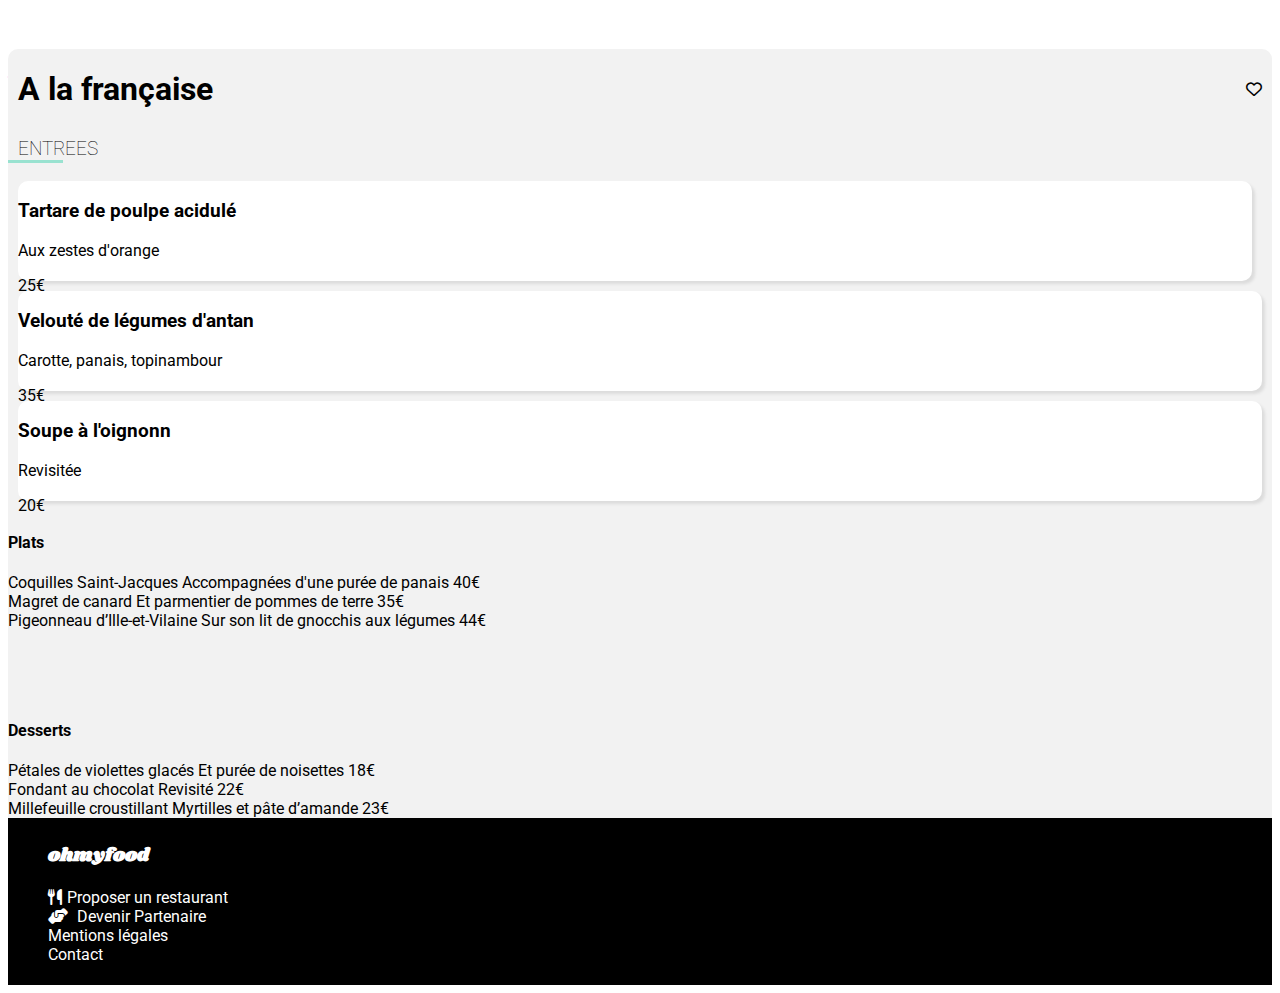
==== menu1.html @ f3d93753 "correction de la transition" ====
<!DOCTYPE html>
<html lang="fr">
<head>
    <meta charset="UTF-8">
    <meta http-equiv="X-UA-Compatible" content="IE=edge">
    <meta name="viewport" content="width=device-width, initial-scale=1.0">
    <title>A la française</title>
    <link rel="stylesheet" href="styles.css">
</head>

<body>
    <header>
        <div id="header__icon"><a href="index.html"><i class="fa-solid fa-arrow-left"></i></a></div>
        <h1 class="heading--font">ohmyfood</h1>
        
    </header>

    <section class="menu">
        <img src="images/ALaFrançaise.jpg" alt="">
        <div class="menu__head">
            <div class="menu__head__element">
                <h1>A la française</h1>
                <i class="fa-regular fa-heart"></i>
            </div>
        </div>

        <div class="plats">
        <h3 class="plats_title">ENTREES</h3>

        <div class="plats__element">
        <div class="text"><h3>Tartare de poulpe acidulé</h3>
        <div class="price"><p>Aux zestes d'orange</p><p>25€</p></div></div>
        <div class="check"><i class="fa-solid fa-circle-check fa-xl"></i></div>
        </div>
        
        <div class="plats__element2">
            <div class="text"><h3>Velouté de légumes d'antan</h3>
            <p>Carotte, panais, topinambour</p><p>35€</p></div>
        </div>

        <div class="plats__element3">
            <div class="text"><h3>Soupe à l'oignonn</h3>
            <p>Revisitée</p><p>20€</p></div>
            </div>
        </div>
        </div>

        </div>

        <div class="plats">
        <h4>Plats</h4>
        <div>
        Coquilles Saint-Jacques
        Accompagnées d'une purée de panais
        40€
        </div>
            
        <div>
        Magret de canard
        Et parmentier de pommes de terre
        35€
        </div>   
        
        <div>
        Pigeonneau d’Ille-et-Vilaine
        Sur son lit de gnocchis aux légumes
        44€
        </div>
            
        </div>

        <div class="desserts">
        <h4>Desserts</h4>
        <div>
        Pétales de violettes glacés
        Et purée de noisettes
        18€
        </div>    

        <div>
        Fondant au chocolat
        Revisité
        22€
        </div>
            
        <div>
        Millefeuille croustillant
        Myrtilles et pâte d’amande
        23€
        </div>
        </div>


    </section>
    
    <footer>   
        <ul>
            <li><h3>ohmyfood</h3></li>
            <li><i class="fa-solid fa-utensils"></i>Proposer un restaurant</li>
            <li><i class="fa-solid fa-handshake-angle"></i> Devenir Partenaire</li>
            <li>Mentions légales</li>
            <li><a href="adresse@ohmyfood.fr">Contact</a></li>
        </ul>         
   </footer>

</body>
</html>
---- styles.css ----
@charset "UTF-8";
@import url("https://cdnjs.cloudflare.com/ajax/libs/font-awesome/6.1.2/css/all.min.css");
@import url("https://fonts.googleapis.com/css2?family=Roboto:wght@300;700&family=Shrikhand&display=swap");
body {
  font-family: "Roboto", sans-serif;
}

/* En-tête */
.heading--font {
  font-family: "Shrikhand", sans-serif;
  text-align: center;
  height: 30px;
}

/* Barre de recherche */
.heading--search {
  background-color: gainsboro;
  height: 40px;
  display: flex;
  align-items: center;
  justify-content: center;
  box-shadow: inset 0px 3px 3px #C0C0C0;
}

.heading--search input {
  width: 120px;
  background-color: gainsboro;
  border: none;
  padding: 5px;
}

.heading--search i {
  padding-right: 10px;
}

/* Section Réserver & explorer */
#heading__explore {
  background-color: #F2F2F2;
  height: 270px;
  text-align: center;
  padding-top: 10px;
}

#heading__explore h2 {
  width: 60%;
  margin-left: auto;
  margin-right: auto;
}

#heading__explore p {
  width: 70%;
  margin-left: auto;
  margin-right: auto;
}

#heading__explore button {
  font-weight: bold;
  color: white;
  background: linear-gradient(#FF79DA, #9356DC);
  border: 0;
  border-radius: 30px;
  box-shadow: 3px 3px 3px gainsboro;
  height: 50px;
  padding-left: 20px;
  padding-right: 20px;
  margin-top: 10px;
}

/* Section Fonctionnement */
#section1 {
  height: 280px;
}

.section1__element {
  font-weight: bold;
  background-color: #F2F2F2;
  border-radius: 10px;
  box-shadow: 3px 3px 3px gainsboro;
  width: 80%;
  height: 60px;
  margin-right: auto;
  margin-left: auto;
  display: flex;
  align-items: center;
  margin-bottom: 10px;
}

.section1__element i {
  padding-right: 30px;
  padding-left: 15px;
}

.section1__number--background {
  background-color: #9356DC;
  width: 23px;
  height: 23px;
  border-radius: 20px;
  position: relative;
  right: 10px;
}

.section1__number--font {
  font-weight: lighter;
  color: white;
  text-align: center;
  padding-top: 2px;
}

/* section Restaurants */
#section2 {
  background-color: #F2F2F2;
  padding-bottom: 30px;
}

.section2__element {
  background-color: white;
  width: 90%;
  height: 240px;
  margin-left: auto;
  margin-right: auto;
  margin-bottom: 15px;
  border-radius: 15px;
  padding: 5px;
  box-shadow: 5px 5px 5px gainsboro;
  line-height: 5px;
}

.section2__element img {
  width: 100%;
  height: 150px;
  border-radius: 10px 10px 0 0;
  object-fit: cover;
}

.section2__element__label {
  color: green;
  font-weight: bold;
  background-color: #99E2D0;
  width: 80px;
  text-align: center;
  position: relative;
  left: 310px;
  bottom: 130px;
  line-height: normal;
}

.section2__element i {
  position: relative;
  left: 370px;
  bottom: 40px;
}

.section2__element .fa-solid {
  color: #9356DC;
  display: none;
}

.section2__element .fa-regular:hover {
  display: none;
  content: "\f004";
  color: #9356DC;
}

.icon_heart :hover {
  display: none;
}

.section2__element a:link {
  color: black;
  text-decoration: none;
}

.section2__element a:visited {
  color: black;
}

/* Footer */
footer {
  color: white;
  background-color: black;
  padding-top: 5px;
  padding-bottom: 5px;
}

footer h3 {
  font-family: "Shrikhand", sans-serif;
}

ul {
  list-style-type: none;
}

footer i {
  padding-right: 5px;
}

footer a:link {
  color: white;
  text-decoration: none;
}

footer a:hover {
  font-weight: bold;
}

/* Page MENU */
/* Page MENU En-tête */
.menu {
  background-color: #F2F2F2;
}

#header__icon {
  position: relative;
  top: 60px;
}

.menu__head {
  background-color: #F2F2F2;
  height: 70px;
  border-radius: 10px 10px 0 0;
  position: relative;
  bottom: 70px;
}

.menu__head__element {
  display: flex;
  justify-content: space-between;
  align-items: center;
  padding-left: 10px;
  padding-right: 10px;
}

.menu img {
  width: 100%;
}

/* Page MENU Entrées/plats/desserts */
.plats {
  position: relative;
  bottom: 70px;
}

.plats_title {
  font-weight: lighter;
  border-bottom: 3px solid #99E2D0;
  width: 45px;
  padding-left: 10px;
}

/* Transition sur les plats */
.check {
  background-color: #99E2D0;
  width: 0px;
  height: 100px;
  border-radius: 0px 10px 10px 0px;
  margin-right: 10px;
  box-shadow: 3px 3px 3px gainsboro;
  transition: width 1s;
}

.fa-circle-check {
  color: white;
  position: relative;
  left: 10px;
  top: 10px;
  transition: transform 1s;
}

.text {
  background-color: white;
  border-radius: 10px;
  box-shadow: 3px 3px 3px gainsboro;
  margin: 0px 10px 10px 10px;
  width: 100%;
  height: 100px;
  transition: width 1s;
}
.text:hover {
  width: 80%;
  border-radius: 10px 0px 0px 10px;
  margin-right: 0px;
}
.text:hover + .check {
  width: 20%;
}
.text:hover + .check > .fa-circle-check {
  transform: rotate(360deg);
}

/* Transition sur les plats */
@keyframes element1 {
  0% {
    opacity: 0;
    transform: translateY(10px);
  }
  25% {
    opacity: 1;
    transform: translateY(0px);
  }
}
@keyframes element2 {
  0% {
    opacity: 0;
    transform: translateY(10px);
  }
  50% {
    opacity: 1;
    transform: translateY(0px);
  }
}
@keyframes element3 {
  0% {
    opacity: 0;
    transform: translateY(10px);
  }
  75% {
    opacity: 1;
    transform: translateY(0px);
  }
}
.plats__element {
  display: flex;
  animation-name: element1;
  animation-duration: 4s;
}

.plats__element2 {
  display: flex;
  animation-name: element2;
  animation-duration: 4s;
}

.plats__element3 {
  display: flex;
  animation-name: element3;
  animation-duration: 4s;
}

/* Responsive design : taille d'écran mobile *//*# sourceMappingURL=styles.css.map */
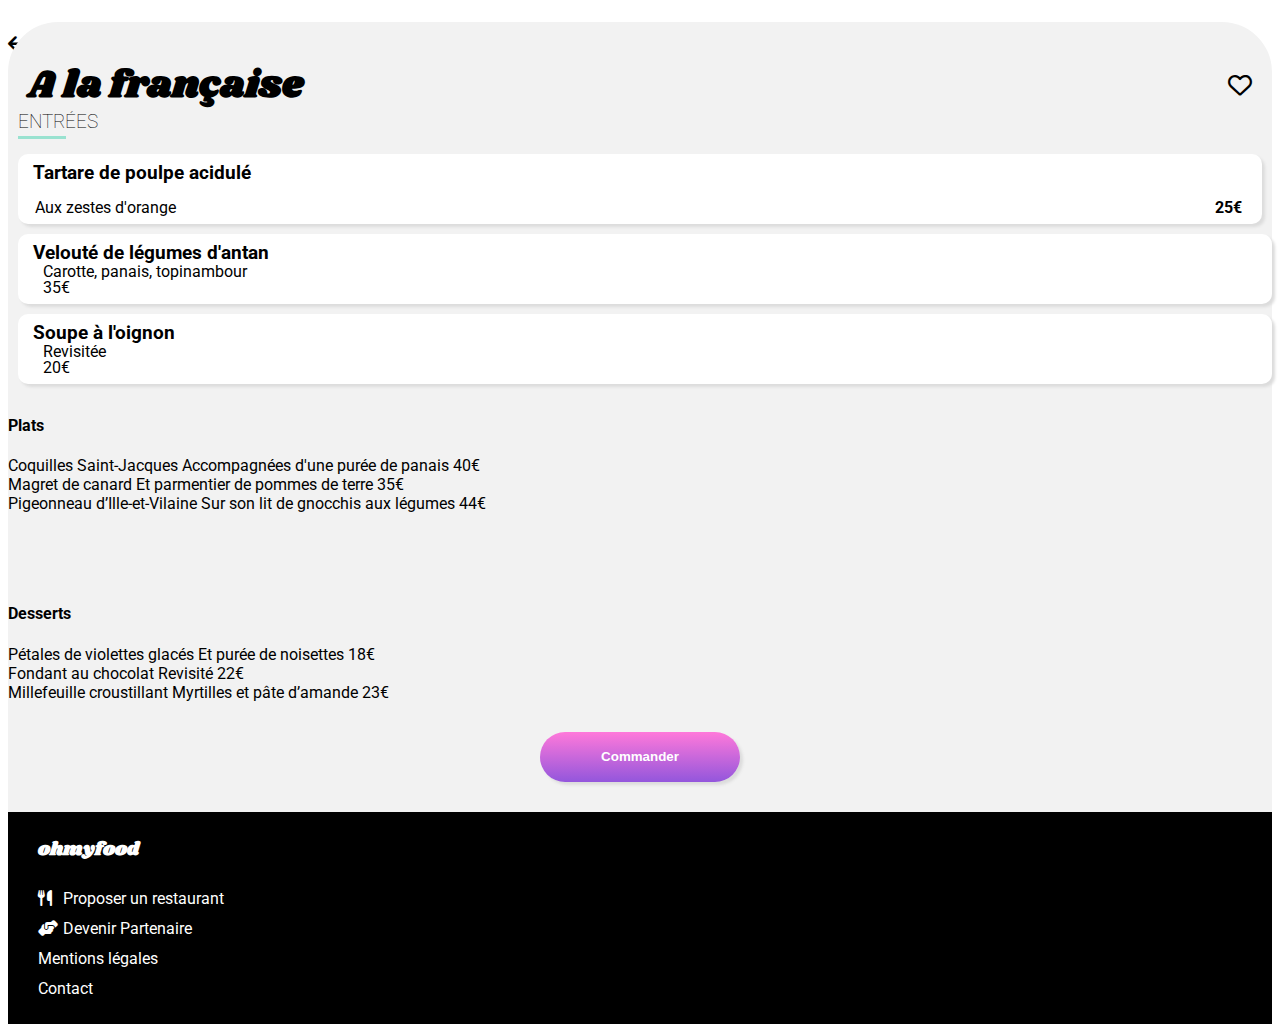
==== commit 43109eb9: "ajout du bouton, nouveau footer et correction pour plus de précision par rapport à la maquette" ====
--- a/menu1.html
+++ b/menu1.html
@@ -10,8 +10,10 @@
 
 <body>
     <header>
-        <div id="header__icon"><a href="index.html"><i class="fa-solid fa-arrow-left"></i></a></div>
+        <div id="menu__header">
+        <div id="header__icon"><a href="index.html"><i class="fa-solid fa-arrow-left fa-lg"></i></a></div>
         <h1 class="heading--font">ohmyfood</h1>
+        </div>
         
     </header>
 
@@ -20,17 +22,19 @@
         <div class="menu__head">
             <div class="menu__head__element">
                 <h1>A la française</h1>
-                <i class="fa-regular fa-heart"></i>
+                <i class="fa-regular fa-heart fa-lg"></i>
             </div>
         </div>
 
         <div class="plats">
-        <h3 class="plats_title">ENTREES</h3>
+        <h3 class="plats_title">ENTRÉES</h3>
+        <div class="title_sub"></div>
 
         <div class="plats__element">
         <div class="text"><h3>Tartare de poulpe acidulé</h3>
         <div class="price"><p>Aux zestes d'orange</p><p>25€</p></div></div>
         <div class="check"><i class="fa-solid fa-circle-check fa-xl"></i></div>
+        
         </div>
         
         <div class="plats__element2">
@@ -39,7 +43,7 @@
         </div>
 
         <div class="plats__element3">
-            <div class="text"><h3>Soupe à l'oignonn</h3>
+            <div class="text"><h3>Soupe à l'oignon</h3>
             <p>Revisitée</p><p>20€</p></div>
             </div>
         </div>
@@ -90,18 +94,24 @@
         </div>
         </div>
 
+    <div id="menu_button">
+        <button type="button" href="#" id="button_commander">Commander</button>
+    </div>
 
     </section>
+
+
     
-    <footer>   
-        <ul>
-            <li><h3>ohmyfood</h3></li>
-            <li><i class="fa-solid fa-utensils"></i>Proposer un restaurant</li>
-            <li><i class="fa-solid fa-handshake-angle"></i> Devenir Partenaire</li>
-            <li>Mentions légales</li>
-            <li><a href="adresse@ohmyfood.fr">Contact</a></li>
-        </ul>         
-   </footer>
+<!-- Pied de page -->
+    <footer>  
+        <div id="footer__position"> 
+            <h3>ohmyfood</h3>
+            <div><i class="fa-solid fa-utensils"></i>Proposer un restaurant</div>
+            <div><i class="fa-solid fa-handshake-angle"></i>Devenir Partenaire</div>
+            <div>Mentions légales</div>
+            <div><a href="adresse@ohmyfood.fr">Contact</a></div>  
+        </div>    
+    </footer>
 
 </body>
 </html>--- a/styles.css
+++ b/styles.css
@@ -71,6 +71,10 @@
   height: 280px;
 }
 
+#section1 h2 {
+  padding-top: 10px;
+}
+
 .section1__element {
   font-weight: bold;
   background-color: #F2F2F2;
@@ -88,6 +92,7 @@
 .section1__element i {
   padding-right: 30px;
   padding-left: 15px;
+  color: gray;
 }
 
 .section1__number--background {
@@ -112,10 +117,14 @@
   padding-bottom: 30px;
 }
 
+#section2 h2 {
+  padding-top: 30px;
+}
+
 .section2__element {
   background-color: white;
   width: 90%;
-  height: 240px;
+  height: 260px;
   margin-left: auto;
   margin-right: auto;
   margin-bottom: 15px;
@@ -127,7 +136,7 @@
 
 .section2__element img {
   width: 100%;
-  height: 150px;
+  height: 200px;
   border-radius: 10px 10px 0 0;
   object-fit: cover;
 }
@@ -136,42 +145,41 @@
   color: green;
   font-weight: bold;
   background-color: #99E2D0;
-  width: 80px;
+  width: 90px;
+  padding: 5px;
   text-align: center;
   position: relative;
   left: 310px;
-  bottom: 130px;
+  bottom: 250px;
   line-height: normal;
 }
 
-.section2__element i {
-  position: relative;
-  left: 370px;
-  bottom: 40px;
-}
-
-.section2__element .fa-solid {
+a {
+  text-decoration: none;
+  color: black;
+}
+
+.section2__element h3, p {
+  padding-left: 10px;
+}
+
+.heart {
+  position: relative;
+  left: 380px;
+  bottom: 35px;
+}
+
+.heart-full {
+  display: none;
+}
+
+.heart:hover .heart-full {
+  display: contents;
   color: #9356DC;
+}
+
+.heart:hover .heart-empty {
   display: none;
-}
-
-.section2__element .fa-regular:hover {
-  display: none;
-  content: "\f004";
-  color: #9356DC;
-}
-
-.icon_heart :hover {
-  display: none;
-}
-
-.section2__element a:link {
-  color: black;
-  text-decoration: none;
-}
-
-.section2__element a:visited {
-  color: black;
 }
 
 /* Footer */
@@ -179,19 +187,20 @@
   color: white;
   background-color: black;
   padding-top: 5px;
-  padding-bottom: 5px;
+  padding-bottom: 20px;
+}
+
+#footer__position {
+  padding-left: 30px;
+  line-height: 30px;
 }
 
 footer h3 {
   font-family: "Shrikhand", sans-serif;
 }
 
-ul {
-  list-style-type: none;
-}
-
 footer i {
-  padding-right: 5px;
+  width: 25px;
 }
 
 footer a:link {
@@ -204,20 +213,30 @@
 }
 
 /* Page MENU */
+/* En-tête */
 /* Page MENU En-tête */
 .menu {
   background-color: #F2F2F2;
+  padding-bottom: 30px;
+}
+
+#menu__header {
+  line-height: 0px;
+  height: 55px;
+  padding-top: 10px;
 }
 
 #header__icon {
   position: relative;
-  top: 60px;
+  top: 25px;
 }
 
 .menu__head {
+  font-family: "Shrikhand", sans-serif;
+  font-size: larger;
   background-color: #F2F2F2;
   height: 70px;
-  border-radius: 10px 10px 0 0;
+  border-radius: 50px 50px 0 0;
   position: relative;
   bottom: 70px;
 }
@@ -226,8 +245,9 @@
   display: flex;
   justify-content: space-between;
   align-items: center;
-  padding-left: 10px;
-  padding-right: 10px;
+  padding-top: 10px;
+  padding-left: 20px;
+  padding-right: 20px;
 }
 
 .menu img {
@@ -242,16 +262,23 @@
 
 .plats_title {
   font-weight: lighter;
-  border-bottom: 3px solid #99E2D0;
   width: 45px;
   padding-left: 10px;
+}
+
+.title_sub {
+  border-top: 3px solid #99E2D0;
+  width: 48px;
+  position: relative;
+  bottom: 15px;
+  left: 10px;
 }
 
 /* Transition sur les plats */
 .check {
   background-color: #99E2D0;
   width: 0px;
-  height: 100px;
+  height: 70px;
   border-radius: 0px 10px 10px 0px;
   margin-right: 10px;
   box-shadow: 3px 3px 3px gainsboro;
@@ -261,18 +288,20 @@
 .fa-circle-check {
   color: white;
   position: relative;
-  left: 10px;
-  top: 10px;
+  left: 40px;
+  top: 25px;
   transition: transform 1s;
 }
 
 .text {
+  line-height: 0px;
+  padding-left: 15px;
   background-color: white;
   border-radius: 10px;
   box-shadow: 3px 3px 3px gainsboro;
-  margin: 0px 10px 10px 10px;
+  margin: 0px auto 10px 10px;
   width: 100%;
-  height: 100px;
+  height: 70px;
   transition: width 1s;
 }
 .text:hover {
@@ -285,6 +314,18 @@
 }
 .text:hover + .check > .fa-circle-check {
   transform: rotate(360deg);
+}
+
+.price {
+  display: flex;
+  justify-content: space-between;
+  padding-right: 20px;
+}
+.price :nth-child(1) {
+  padding-left: 2px;
+}
+.price :nth-child(2) {
+  font-weight: bolder;
 }
 
 /* Transition sur les plats */
@@ -336,4 +377,22 @@
   animation-duration: 4s;
 }
 
+#menu_button {
+  margin-top: 30px;
+  display: flex;
+  justify-content: center;
+}
+#menu_button button {
+  font-weight: bold;
+  color: white;
+  background: linear-gradient(#FF79DA, #9356DC);
+  border: 0;
+  border-radius: 30px;
+  box-shadow: 3px 3px 3px gainsboro;
+  height: 50px;
+  width: 200px;
+  padding-left: 20px;
+  padding-right: 20px;
+}
+
 /* Responsive design : taille d'écran mobile *//*# sourceMappingURL=styles.css.map */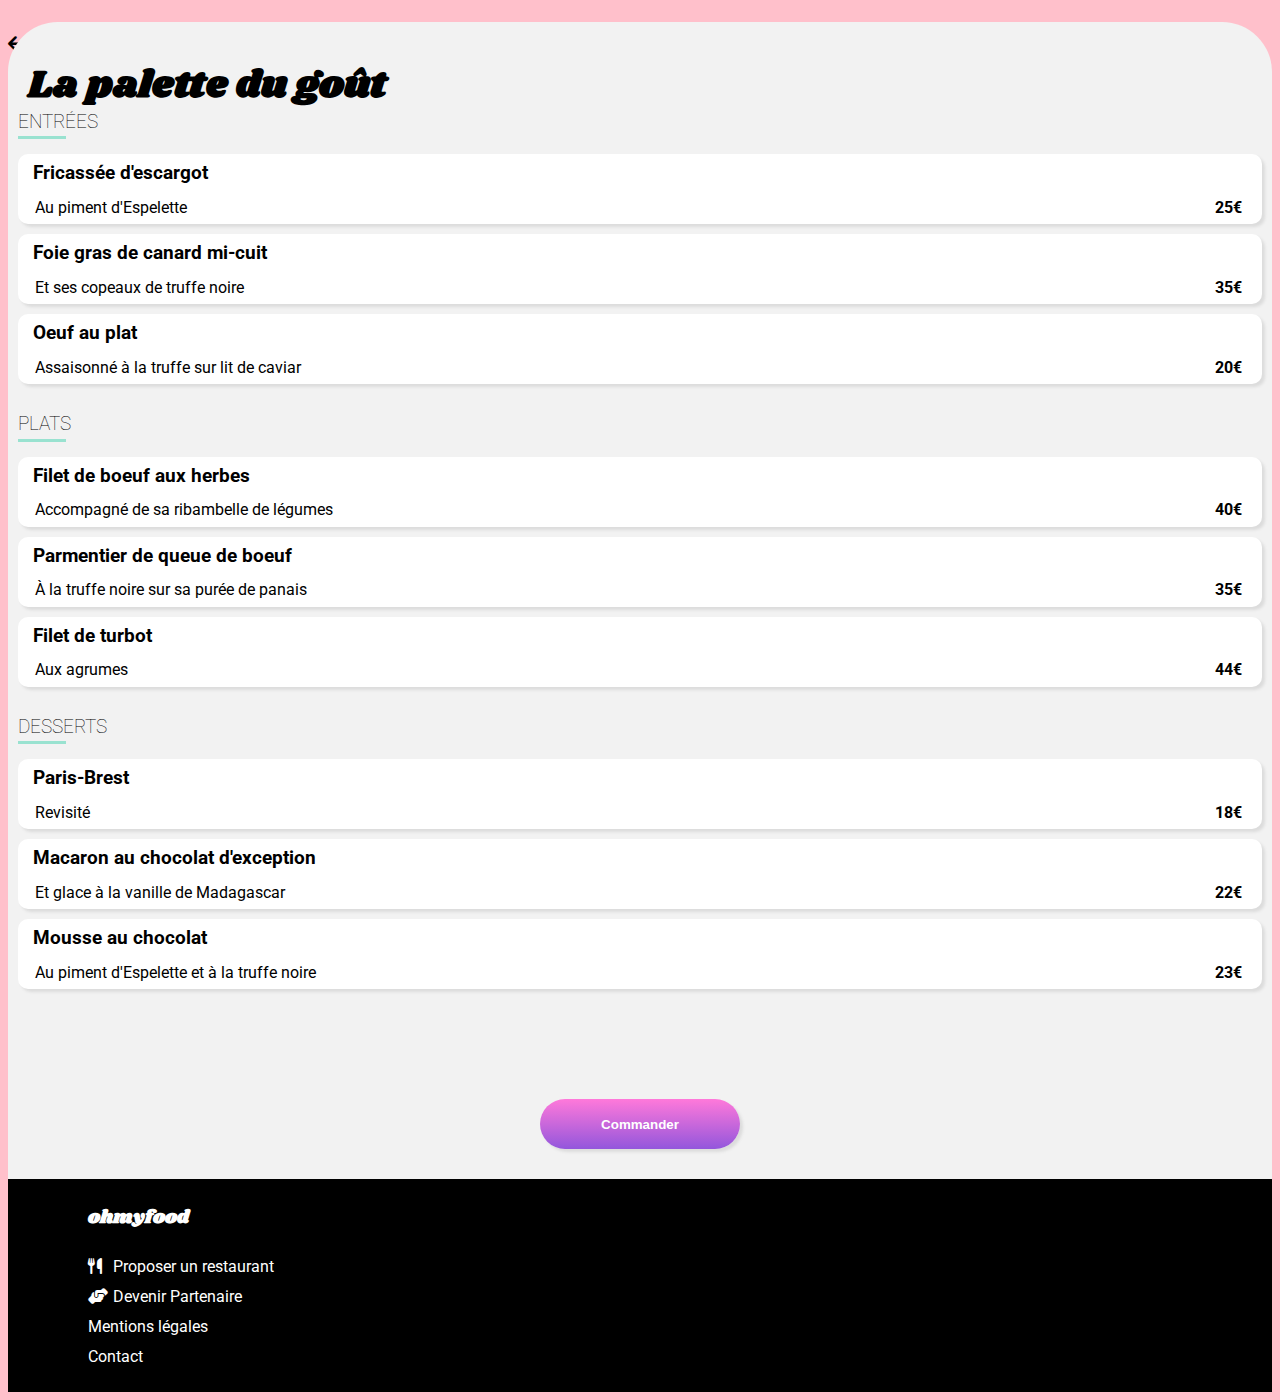
==== commit afd1ed94: "Modification du coeur, ajout de l'animation sur toutes les cartes, adaptation des media queries" ====
--- a/menu1.html
+++ b/menu1.html
@@ -4,7 +4,7 @@
     <meta charset="UTF-8">
     <meta http-equiv="X-UA-Compatible" content="IE=edge">
     <meta name="viewport" content="width=device-width, initial-scale=1.0">
-    <title>A la française</title>
+    <title>La palette du goût</title>
     <link rel="stylesheet" href="styles.css">
 </head>
 
@@ -18,11 +18,14 @@
     </header>
 
     <section class="menu">
-        <img src="images/ALaFrançaise.jpg" alt="">
+        <img class="menu__image" src="images/PaletteDuGout.jpg" alt="">
         <div class="menu__head">
             <div class="menu__head__element">
-                <h1>A la française</h1>
-                <i class="fa-regular fa-heart fa-lg"></i>
+                <h1>La palette du goût</h1>
+                <div class="menu__heart">
+                    <div><img class="empty_heart2" src="images/heart2.png" alt=""></div>
+                    <div><img class="full_heart2" src="images/heart2.png" alt=""></div>
+                </div>
             </div>
         </div>
 
@@ -31,66 +34,69 @@
         <div class="title_sub"></div>
 
         <div class="plats__element">
-        <div class="text"><h3>Tartare de poulpe acidulé</h3>
-        <div class="price"><p>Aux zestes d'orange</p><p>25€</p></div></div>
+        <div class="text"><h3>Fricassée d'escargot</h3>
+        <div class="price"><p>Au piment d'Espelette</p><p>25€</p></div></div>
         <div class="check"><i class="fa-solid fa-circle-check fa-xl"></i></div>
         
         </div>
-        
+
         <div class="plats__element2">
-            <div class="text"><h3>Velouté de légumes d'antan</h3>
-            <p>Carotte, panais, topinambour</p><p>35€</p></div>
+            <div class="text"><h3>Foie gras de canard mi-cuit</h3>
+            <div class="price"><p>Et ses copeaux de truffe noire</p><p>35€</p></div></div>
+            <div class="check"><i class="fa-solid fa-circle-check fa-xl"></i></div>
         </div>
 
         <div class="plats__element3">
-            <div class="text"><h3>Soupe à l'oignon</h3>
-            <p>Revisitée</p><p>20€</p></div>
-            </div>
-        </div>
+            <div class="text"><h3>Oeuf au plat</h3>
+            <div class="price"><p>Assaisonné à la truffe sur lit de caviar</p><p>20€</p></div></div>
+            <div class="check"><i class="fa-solid fa-circle-check fa-xl"></i></div>
         </div>
 
         </div>
 
         <div class="plats">
-        <h4>Plats</h4>
-        <div>
-        Coquilles Saint-Jacques
-        Accompagnées d'une purée de panais
-        40€
-        </div>
-            
-        <div>
-        Magret de canard
-        Et parmentier de pommes de terre
-        35€
-        </div>   
-        
-        <div>
-        Pigeonneau d’Ille-et-Vilaine
-        Sur son lit de gnocchis aux légumes
-        44€
-        </div>
-            
+        <h3 class="plats_title">PLATS</h3>
+        <div class="title_sub"></div>
+    
+        <div class="plats__element">
+            <div class="text"><h3>Filet de boeuf aux herbes</h3>
+            <div class="price"><p>Accompagné de sa ribambelle de légumes</p><p>40€</p></div></div>
+            <div class="check"><i class="fa-solid fa-circle-check fa-xl"></i></div>
         </div>
 
-        <div class="desserts">
-        <h4>Desserts</h4>
-        <div>
-        Pétales de violettes glacés
-        Et purée de noisettes
-        18€
-        </div>    
+        <div class="plats__element2">
+            <div class="text"><h3>Parmentier de queue de boeuf</h3>
+            <div class="price"><p>À la truffe noire sur sa purée de panais</p><p>35€</p></div></div>
+            <div class="check"><i class="fa-solid fa-circle-check fa-xl"></i></div>
+        </div>
 
-        <div>
-        Fondant au chocolat
-        Revisité
-        22€
+        <div class="plats__element2">
+            <div class="text"><h3>Filet de turbot</h3>
+            <div class="price"><p>Aux agrumes</p><p>44€</p></div></div>
+            <div class="check"><i class="fa-solid fa-circle-check fa-xl"></i></div>
+        </div>      
         </div>
-            
-        <div>
-        Millefeuille croustillant
-        Myrtilles et pâte d’amande
-        23€
+
+        <div class="plats">
+        <h3 class="plats_title">DESSERTS</h3>
+        <div class="title_sub"></div>
+        
+        <div class="plats__element">
+            <div class="text"><h3>Paris-Brest</h3>
+            <div class="price"><p>Revisité</p><p>18€</p></div></div>
+            <div class="check"><i class="fa-solid fa-circle-check fa-xl"></i></div>
+        </div>
+
+        <div class="plats__element2">
+            <div class="text"><h3>Macaron au chocolat d'exception </h3>
+            <div class="price"><p>Et glace à la vanille de Madagascar</p><p>22€</p></div></div>
+            <div class="check"><i class="fa-solid fa-circle-check fa-xl"></i></div>
+        </div>
+
+        <div class="plats__element3">
+            <div class="text"><h3>Mousse au chocolat </h3>
+            <div class="price"><p>Au piment d'Espelette et à la truffe noire</p><p>23€</p></div></div>
+            <div class="check"><i class="fa-solid fa-circle-check fa-xl"></i></div>
         </div>
         </div>
 
--- a/styles.css
+++ b/styles.css
@@ -377,6 +377,7 @@
   animation-duration: 4s;
 }
 
+/* Boutton "Commander" */
 #menu_button {
   margin-top: 30px;
   display: flex;
@@ -395,4 +396,42 @@
   padding-right: 20px;
 }
 
-/* Responsive design : taille d'écran mobile *//*# sourceMappingURL=styles.css.map */+/* Responsive design : taille d'écran ordinateur */
+@media screen and (min-width: 993px) {
+  body {
+    background-color: pink;
+  }
+  #heading__explore {
+    height: 200px;
+  }
+  h2 {
+    padding-left: 80px;
+  }
+  .section1__element {
+    width: 40%;
+  }
+  #section2__alignement {
+    width: 90%;
+    display: flex;
+    margin-left: auto;
+    margin-right: auto;
+  }
+  .section2__element {
+    margin-right: 10px;
+    margin-left: 10px;
+  }
+  .section2__element__label {
+    left: 200px;
+  }
+  #footer__position {
+    padding-left: 80px;
+  }
+}
+@media screen and (min-width: 769px) and (max-width: 992px) {
+  body {
+    background-color: aqua;
+  }
+  #heading__explore {
+    height: 250px;
+  }
+}/*# sourceMappingURL=styles.css.map */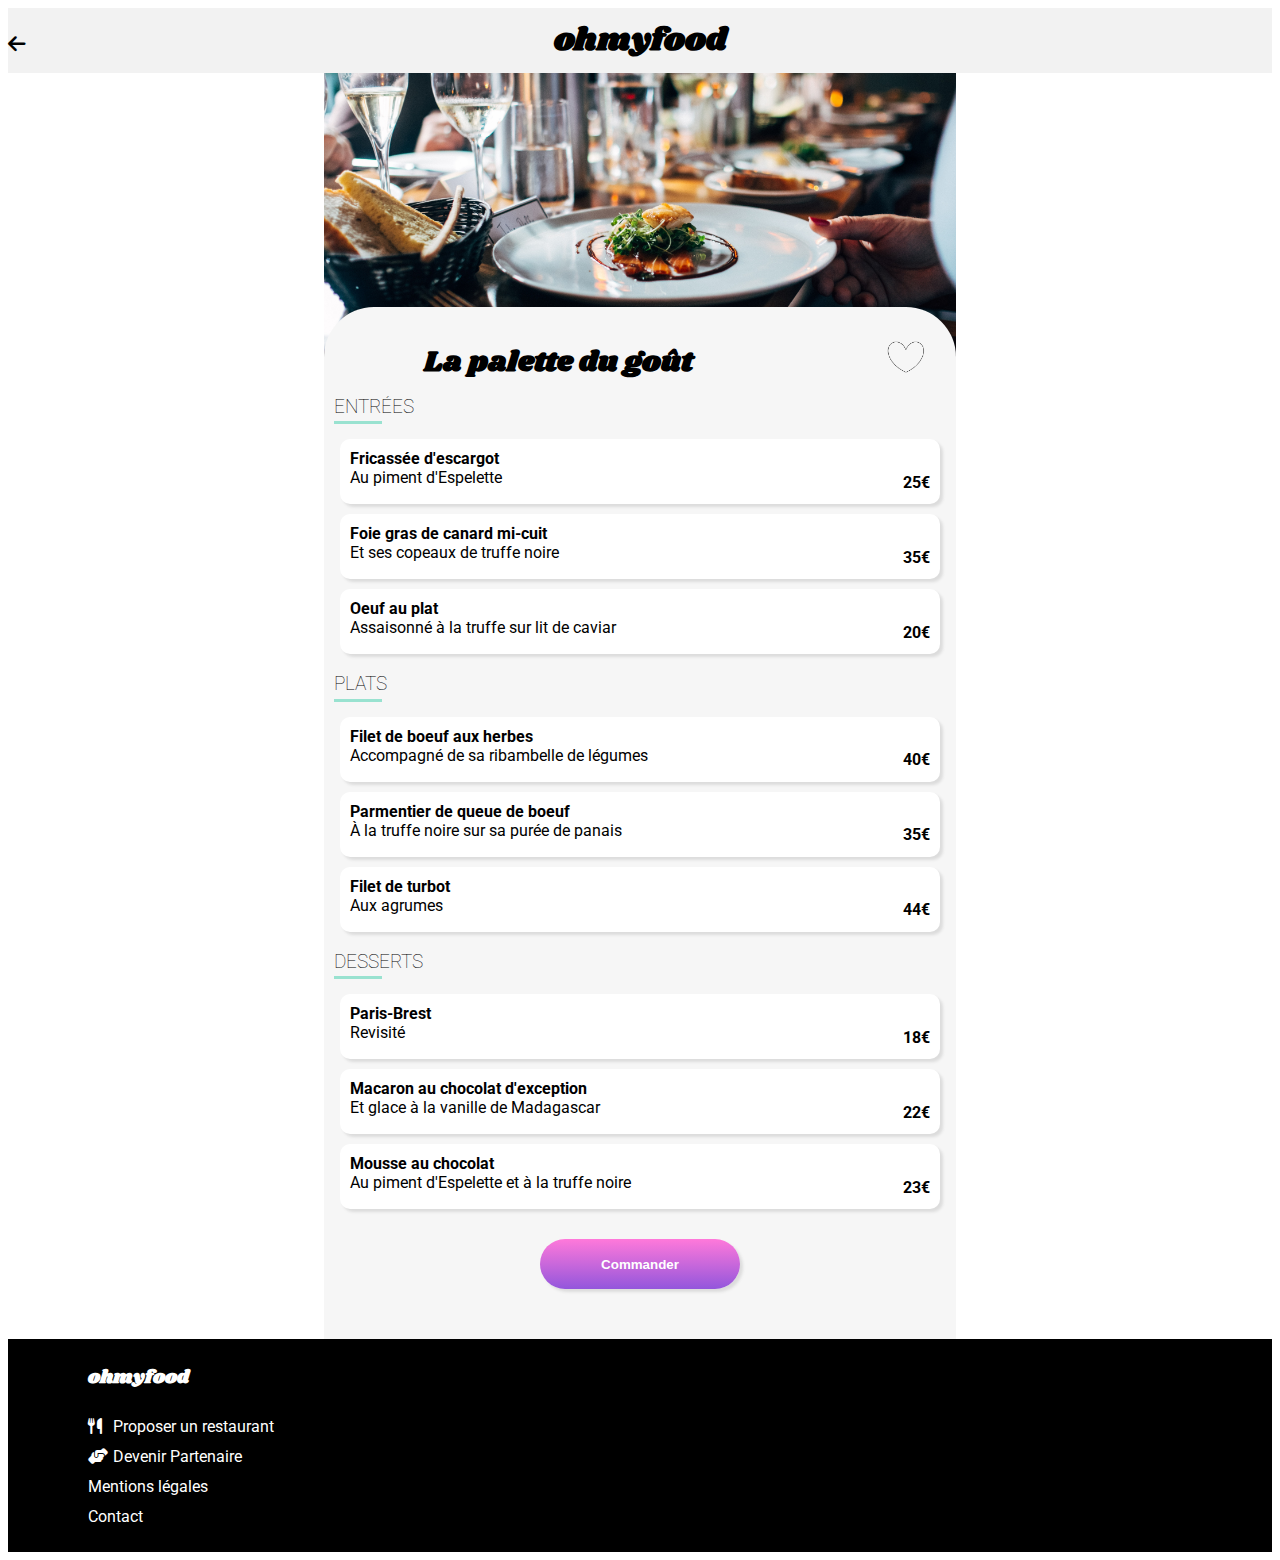
==== commit 12486dc3: "Correction des animations" ====
--- a/menu1.html
+++ b/menu1.html
@@ -4,8 +4,10 @@
     <meta charset="UTF-8">
     <meta http-equiv="X-UA-Compatible" content="IE=edge">
     <meta name="viewport" content="width=device-width, initial-scale=1.0">
+    <meta name="menu" content="OhMyFood">
     <title>La palette du goût</title>
     <link rel="stylesheet" href="styles.css">
+    
 </head>
 
 <body>
@@ -21,7 +23,7 @@
         <img class="menu__image" src="images/PaletteDuGout.jpg" alt="">
         <div class="menu__head">
             <div class="menu__head__element">
-                <h1>La palette du goût</h1>
+                <h2>La palette du goût</h2>
                 <div class="menu__heart">
                     <div><img class="empty_heart2" src="images/heart2.png" alt=""></div>
                     <div><img class="full_heart2" src="images/heart2.png" alt=""></div>
@@ -33,47 +35,57 @@
         <h3 class="plats_title">ENTRÉES</h3>
         <div class="title_sub"></div>
 
-        <div class="plats__element">
-        <div class="text"><h3>Fricassée d'escargot</h3>
-        <div class="price"><p>Au piment d'Espelette</p><p>25€</p></div></div>
+        <div class="plats__element plat--anim1">
+        <div class="right">
+        <h4 class="text text_padding">Fricassée d'escargot</h4>
+        <p class="text text_detail">Au piment d'Espelette<p></div> 
+        <div class="price"><h4>25€</h4></div>
         <div class="check"><i class="fa-solid fa-circle-check fa-xl"></i></div>
-        
         </div>
 
-        <div class="plats__element2">
-            <div class="text"><h3>Foie gras de canard mi-cuit</h3>
-            <div class="price"><p>Et ses copeaux de truffe noire</p><p>35€</p></div></div>
-            <div class="check"><i class="fa-solid fa-circle-check fa-xl"></i></div>
+        <div class="plats__element plat--anim2">
+            <div class="right">
+                <h4 class="text text_padding">Foie gras de canard mi-cuit</h4>
+                <p class="text text_detail">Et ses copeaux de truffe noire<p></div> 
+                <div class="price"><h4>35€</h4></div>
+                <div class="check"><i class="fa-solid fa-circle-check fa-xl"></i></div>
         </div>
 
-        <div class="plats__element3">
-            <div class="text"><h3>Oeuf au plat</h3>
-            <div class="price"><p>Assaisonné à la truffe sur lit de caviar</p><p>20€</p></div></div>
-            <div class="check"><i class="fa-solid fa-circle-check fa-xl"></i></div>
+        <div class="plats__element plat--anim3">
+            <div class="right">
+                <h4 class="text text_padding">Oeuf au plat</h4>
+                <p class="text text_detail">Assaisonné à la truffe sur lit de caviar<p></div> 
+                <div class="price"><h4>20€</h4></div>
+                <div class="check"><i class="fa-solid fa-circle-check fa-xl"></i></div>
         </div>
-
         </div>
 
         <div class="plats">
         <h3 class="plats_title">PLATS</h3>
         <div class="title_sub"></div>
     
-        <div class="plats__element">
-            <div class="text"><h3>Filet de boeuf aux herbes</h3>
-            <div class="price"><p>Accompagné de sa ribambelle de légumes</p><p>40€</p></div></div>
-            <div class="check"><i class="fa-solid fa-circle-check fa-xl"></i></div>
+        <div class="plats__element plat--anim1">
+            <div class="right">
+                <h4 class="text text_padding">Filet de boeuf aux herbes</h4>
+                <p class="text text_detail">Accompagné de sa ribambelle de légumes<p></div> 
+                <div class="price"><h4>40€</h4></div>
+                <div class="check"><i class="fa-solid fa-circle-check fa-xl"></i></div>
         </div>
 
-        <div class="plats__element2">
-            <div class="text"><h3>Parmentier de queue de boeuf</h3>
-            <div class="price"><p>À la truffe noire sur sa purée de panais</p><p>35€</p></div></div>
-            <div class="check"><i class="fa-solid fa-circle-check fa-xl"></i></div>
+        <div class="plats__element plat--anim2">
+            <div class="right">
+                <h4 class="text text_padding">Parmentier de queue de boeuf</h4>
+                <p class="text text_detail">À la truffe noire sur sa purée de panais<p></div> 
+                <div class="price"><h4>35€</h4></div>
+                <div class="check"><i class="fa-solid fa-circle-check fa-xl"></i></div>
         </div>
 
-        <div class="plats__element2">
-            <div class="text"><h3>Filet de turbot</h3>
-            <div class="price"><p>Aux agrumes</p><p>44€</p></div></div>
-            <div class="check"><i class="fa-solid fa-circle-check fa-xl"></i></div>
+        <div class="plats__element plat--anim3">
+            <div class="right">
+                <h4 class="text text_padding">Filet de turbot</h4>
+                <p class="text text_detail">Aux agrumes<p></div> 
+                <div class="price"><h4>44€</h4></div>
+                <div class="check"><i class="fa-solid fa-circle-check fa-xl"></i></div>
         </div>      
         </div>
 
@@ -81,33 +93,38 @@
         <h3 class="plats_title">DESSERTS</h3>
         <div class="title_sub"></div>
         
-        <div class="plats__element">
-            <div class="text"><h3>Paris-Brest</h3>
-            <div class="price"><p>Revisité</p><p>18€</p></div></div>
-            <div class="check"><i class="fa-solid fa-circle-check fa-xl"></i></div>
+        <div class="plats__element plat--anim1">
+            <div class="right">
+                <h4 class="text text_padding">Paris-Brest</h4>
+                <p class="text text_detail">Revisité<p></div> 
+                <div class="price"><h4>18€</h4></div>
+                <div class="check"><i class="fa-solid fa-circle-check fa-xl"></i></div>
         </div>
 
-        <div class="plats__element2">
-            <div class="text"><h3>Macaron au chocolat d'exception </h3>
-            <div class="price"><p>Et glace à la vanille de Madagascar</p><p>22€</p></div></div>
-            <div class="check"><i class="fa-solid fa-circle-check fa-xl"></i></div>
+        <div class="plats__element plat--anim2">
+            <div class="right">
+                <h4 class="text text_padding">Macaron au chocolat d'exception</h4>
+                <p class="text text_detail">Et glace à la vanille de Madagascar<p></div> 
+                <div class="price"><h4>22€</h4></div>
+                <div class="check"><i class="fa-solid fa-circle-check fa-xl"></i></div>
         </div>
 
-        <div class="plats__element3">
-            <div class="text"><h3>Mousse au chocolat </h3>
-            <div class="price"><p>Au piment d'Espelette et à la truffe noire</p><p>23€</p></div></div>
-            <div class="check"><i class="fa-solid fa-circle-check fa-xl"></i></div>
+        <div class="plats__element plat--anim3">
+            <div class="right">
+                <h4 class="text text_padding">Mousse au chocolat</h4>
+                <p class="text text_detail">Au piment d'Espelette et à la truffe noire<p></div> 
+                <div class="price"><h4>23€</h4></div>
+                <div class="check"><i class="fa-solid fa-circle-check fa-xl"></i></div>
         </div>
-        </div>
+    
+    </div>
 
     <div id="menu_button">
-        <button type="button" href="#" id="button_commander">Commander</button>
+        <button type="button" id="button_commander">Commander</button>
     </div>
 
     </section>
-
-
-    
+   
 <!-- Pied de page -->
     <footer>  
         <div id="footer__position"> 
--- a/styles.css
+++ b/styles.css
@@ -5,7 +5,67 @@
   font-family: "Roboto", sans-serif;
 }
 
+section {
+  width: 100%;
+}
+
+footer {
+  width: 100%;
+}
+
+/* Loading spinner */
+@keyframes load {
+  from {
+    opacity: 1;
+  }
+  to {
+    opacity: 0;
+    display: none;
+    z-index: -100;
+  }
+}
+#loading {
+  width: 100%;
+  height: 100%;
+  position: fixed;
+  bottom: 5px;
+  z-index: 100;
+  background-color: #F6F6F6;
+  animation-name: load;
+  animation-duration: 3s;
+  animation-fill-mode: forwards;
+}
+
+@keyframes spin {
+  0% {
+    transform: rotate(0deg);
+    opacity: 1;
+  }
+  100% {
+    transform: rotate(360deg);
+    opacity: 0;
+  }
+}
+#spinner {
+  border: 16px solid gainsboro;
+  border-top: 16px solid #9356DC;
+  border-radius: 50%;
+  width: 50px;
+  height: 50px;
+  position: relative;
+  left: 45%;
+  top: 45%;
+  animation-name: spin;
+  animation-duration: 1s;
+  animation-timing-function: linear;
+  animation-iteration-count: infinite;
+}
+
 /* En-tête */
+header {
+  width: 100%;
+}
+
 .heading--font {
   font-family: "Shrikhand", sans-serif;
   text-align: center;
@@ -14,7 +74,7 @@
 
 /* Barre de recherche */
 .heading--search {
-  background-color: gainsboro;
+  background-color: #EAEAEA;
   height: 40px;
   display: flex;
   align-items: center;
@@ -24,7 +84,7 @@
 
 .heading--search input {
   width: 120px;
-  background-color: gainsboro;
+  background-color: #EAEAEA;
   border: none;
   padding: 5px;
 }
@@ -35,7 +95,7 @@
 
 /* Section Réserver & explorer */
 #heading__explore {
-  background-color: #F2F2F2;
+  background-color: #F6F6F6;
   height: 270px;
   text-align: center;
   padding-top: 10px;
@@ -64,6 +124,7 @@
   padding-left: 20px;
   padding-right: 20px;
   margin-top: 10px;
+  cursor: pointer;
 }
 
 /* Section Fonctionnement */
@@ -77,7 +138,7 @@
 
 .section1__element {
   font-weight: bold;
-  background-color: #F2F2F2;
+  background-color: #F6F6F6;
   border-radius: 10px;
   box-shadow: 3px 3px 3px gainsboro;
   width: 80%;
@@ -89,10 +150,14 @@
   margin-bottom: 10px;
 }
 
+.section1__element:hover {
+  background-color: #F5EDFF;
+}
+
 .section1__element i {
   padding-right: 30px;
   padding-left: 15px;
-  color: gray;
+  color: #9356DC;
 }
 
 .section1__number--background {
@@ -113,7 +178,7 @@
 
 /* section Restaurants */
 #section2 {
-  background-color: #F2F2F2;
+  background-color: #F6F6F6;
   padding-bottom: 30px;
 }
 
@@ -134,7 +199,7 @@
   line-height: 5px;
 }
 
-.section2__element img {
+.section2__image {
   width: 100%;
   height: 200px;
   border-radius: 10px 10px 0 0;
@@ -150,7 +215,7 @@
   text-align: center;
   position: relative;
   left: 310px;
-  bottom: 250px;
+  bottom: 280px;
   line-height: normal;
 }
 
@@ -159,27 +224,33 @@
   color: black;
 }
 
-.section2__element h3, p {
+.section2__text {
   padding-left: 10px;
 }
 
 .heart {
   position: relative;
-  left: 380px;
-  bottom: 35px;
-}
-
-.heart-full {
-  display: none;
-}
-
-.heart:hover .heart-full {
-  display: contents;
-  color: #9356DC;
-}
-
-.heart:hover .heart-empty {
-  display: none;
+  width: 50px;
+  left: 370px;
+  bottom: 50px;
+}
+
+.full_heart {
+  width: 30px;
+  position: relative;
+  bottom: 25px;
+  opacity: 0;
+  background: white;
+  transition: opacity 1s, background 2s;
+}
+
+.empty_heart {
+  width: 30px;
+}
+
+.heart:hover .full_heart {
+  background: linear-gradient(#9356DC, #FF79DA);
+  opacity: 1;
 }
 
 /* Footer */
@@ -213,11 +284,15 @@
 }
 
 /* Page MENU */
-/* En-tête */
 /* Page MENU En-tête */
 .menu {
-  background-color: #F2F2F2;
-  padding-bottom: 30px;
+  background-color: #F6F6F6;
+}
+
+.menu__image {
+  width: 100%;
+  height: 300px;
+  object-fit: cover;
 }
 
 #menu__header {
@@ -234,7 +309,7 @@
 .menu__head {
   font-family: "Shrikhand", sans-serif;
   font-size: larger;
-  background-color: #F2F2F2;
+  background-color: #F6F6F6;
   height: 70px;
   border-radius: 50px 50px 0 0;
   position: relative;
@@ -250,8 +325,29 @@
   padding-right: 20px;
 }
 
-.menu img {
-  width: 100%;
+.menu__heart {
+  position: relative;
+  right: 10px;
+  top: 20px;
+  cursor: pointer;
+}
+
+.empty_heart2 {
+  width: 40px;
+}
+
+.full_heart2 {
+  width: 40px;
+  position: relative;
+  bottom: 42px;
+  opacity: 0;
+  background: white;
+  transition: opacity 1s, background 2s;
+}
+
+.menu__heart:hover .full_heart2 {
+  background: linear-gradient(#9356DC, #FF79DA);
+  opacity: 1;
 }
 
 /* Page MENU Entrées/plats/desserts */
@@ -275,57 +371,69 @@
 }
 
 /* Transition sur les plats */
-.check {
-  background-color: #99E2D0;
-  width: 0px;
-  height: 70px;
-  border-radius: 0px 10px 10px 0px;
-  margin-right: 10px;
-  box-shadow: 3px 3px 3px gainsboro;
-  transition: width 1s;
-}
-
-.fa-circle-check {
-  color: white;
-  position: relative;
-  left: 40px;
-  top: 25px;
-  transition: transform 1s;
-}
-
-.text {
-  line-height: 0px;
-  padding-left: 15px;
+.plats__element {
+  width: 95%;
+  height: 65px;
   background-color: white;
   border-radius: 10px;
   box-shadow: 3px 3px 3px gainsboro;
-  margin: 0px auto 10px 10px;
-  width: 100%;
-  height: 70px;
+  margin-left: auto;
+  margin-right: auto;
+  margin-bottom: 10px;
+  cursor: pointer;
+  overflow: hidden;
+}
+.plats__element:hover .check {
+  width: 25%;
+}
+.plats__element:hover .fa-circle-check {
+  transform: rotate(360deg);
+}
+.plats__element:hover .price {
+  transform: translate(-5px, 0px);
+}
+
+.price {
+  padding-right: 10px;
+  position: relative;
+  top: 12px;
+  transition: transform 1s;
+}
+
+.check {
+  width: 0%;
+  background-color: #99E2D0;
+  border-radius: 0px 10px 10px 0px;
   transition: width 1s;
 }
-.text:hover {
-  width: 80%;
-  border-radius: 10px 0px 0px 10px;
-  margin-right: 0px;
-}
-.text:hover + .check {
-  width: 20%;
-}
-.text:hover + .check > .fa-circle-check {
-  transform: rotate(360deg);
-}
-
-.price {
-  display: flex;
-  justify-content: space-between;
-  padding-right: 20px;
-}
-.price :nth-child(1) {
-  padding-left: 2px;
-}
-.price :nth-child(2) {
-  font-weight: bolder;
+
+.fa-circle-check {
+  color: white;
+  position: relative;
+  left: 30px;
+  top: 25px;
+  transition: transform 1s;
+}
+
+.right {
+  min-width: 0;
+  width: 100%;
+}
+
+.text {
+  margin: 0;
+  padding-left: 10px;
+  text-overflow: ellipsis;
+  white-space: nowrap;
+  overflow: hidden;
+}
+
+.text_padding {
+  padding-top: 10px;
+}
+
+.text_detail {
+  font-weight: normal;
 }
 
 /* Transition sur les plats */
@@ -359,29 +467,46 @@
     transform: translateY(0px);
   }
 }
-.plats__element {
+@keyframes element4 {
+  0% {
+    opacity: 0;
+    transform: translateY(10px);
+  }
+  100% {
+    opacity: 1;
+    transform: translateY(0px);
+  }
+}
+.plat--anim1 {
   display: flex;
   animation-name: element1;
   animation-duration: 4s;
 }
 
-.plats__element2 {
+.plat--anim2 {
   display: flex;
   animation-name: element2;
   animation-duration: 4s;
 }
 
-.plats__element3 {
+.plat--anim3 {
   display: flex;
   animation-name: element3;
   animation-duration: 4s;
 }
 
+.plat--anim4 {
+  display: flex;
+  animation-name: element4;
+  animation-duration: 4s;
+}
+
 /* Boutton "Commander" */
 #menu_button {
-  margin-top: 30px;
   display: flex;
   justify-content: center;
+  position: relative;
+  bottom: 50px;
 }
 #menu_button button {
   font-weight: bold;
@@ -394,15 +519,19 @@
   width: 200px;
   padding-left: 20px;
   padding-right: 20px;
+  cursor: pointer;
 }
 
 /* Responsive design : taille d'écran ordinateur */
 @media screen and (min-width: 993px) {
-  body {
-    background-color: pink;
+  /* Page d'accueil */
+  header, footer {
+    width: 100%;
+    margin-left: auto;
+    margin-right: auto;
   }
   #heading__explore {
-    height: 200px;
+    height: 250px;
   }
   h2 {
     padding-left: 80px;
@@ -411,7 +540,7 @@
     width: 40%;
   }
   #section2__alignement {
-    width: 90%;
+    width: 100%;
     display: flex;
     margin-left: auto;
     margin-right: auto;
@@ -421,17 +550,42 @@
     margin-left: 10px;
   }
   .section2__element__label {
-    left: 200px;
+    left: 110px;
+    width: 70px;
+  }
+  .heart {
+    left: 180px;
   }
   #footer__position {
     padding-left: 80px;
   }
+  /* Page Menu */
+  #menu__header {
+    width: 100%;
+    margin-left: auto;
+    margin-right: auto;
+    background-color: #F2F2F2;
+  }
+  .menu {
+    width: 50%;
+    margin-left: auto;
+    margin-right: auto;
+  }
 }
 @media screen and (min-width: 769px) and (max-width: 992px) {
-  body {
-    background-color: aqua;
-  }
   #heading__explore {
     height: 250px;
   }
+  .section1__element {
+    width: 50%;
+  }
+  .section2__element {
+    width: 70%;
+  }
+  .section2__element__label {
+    left: 390px;
+  }
+  .heart {
+    left: 480px;
+  }
 }/*# sourceMappingURL=styles.css.map */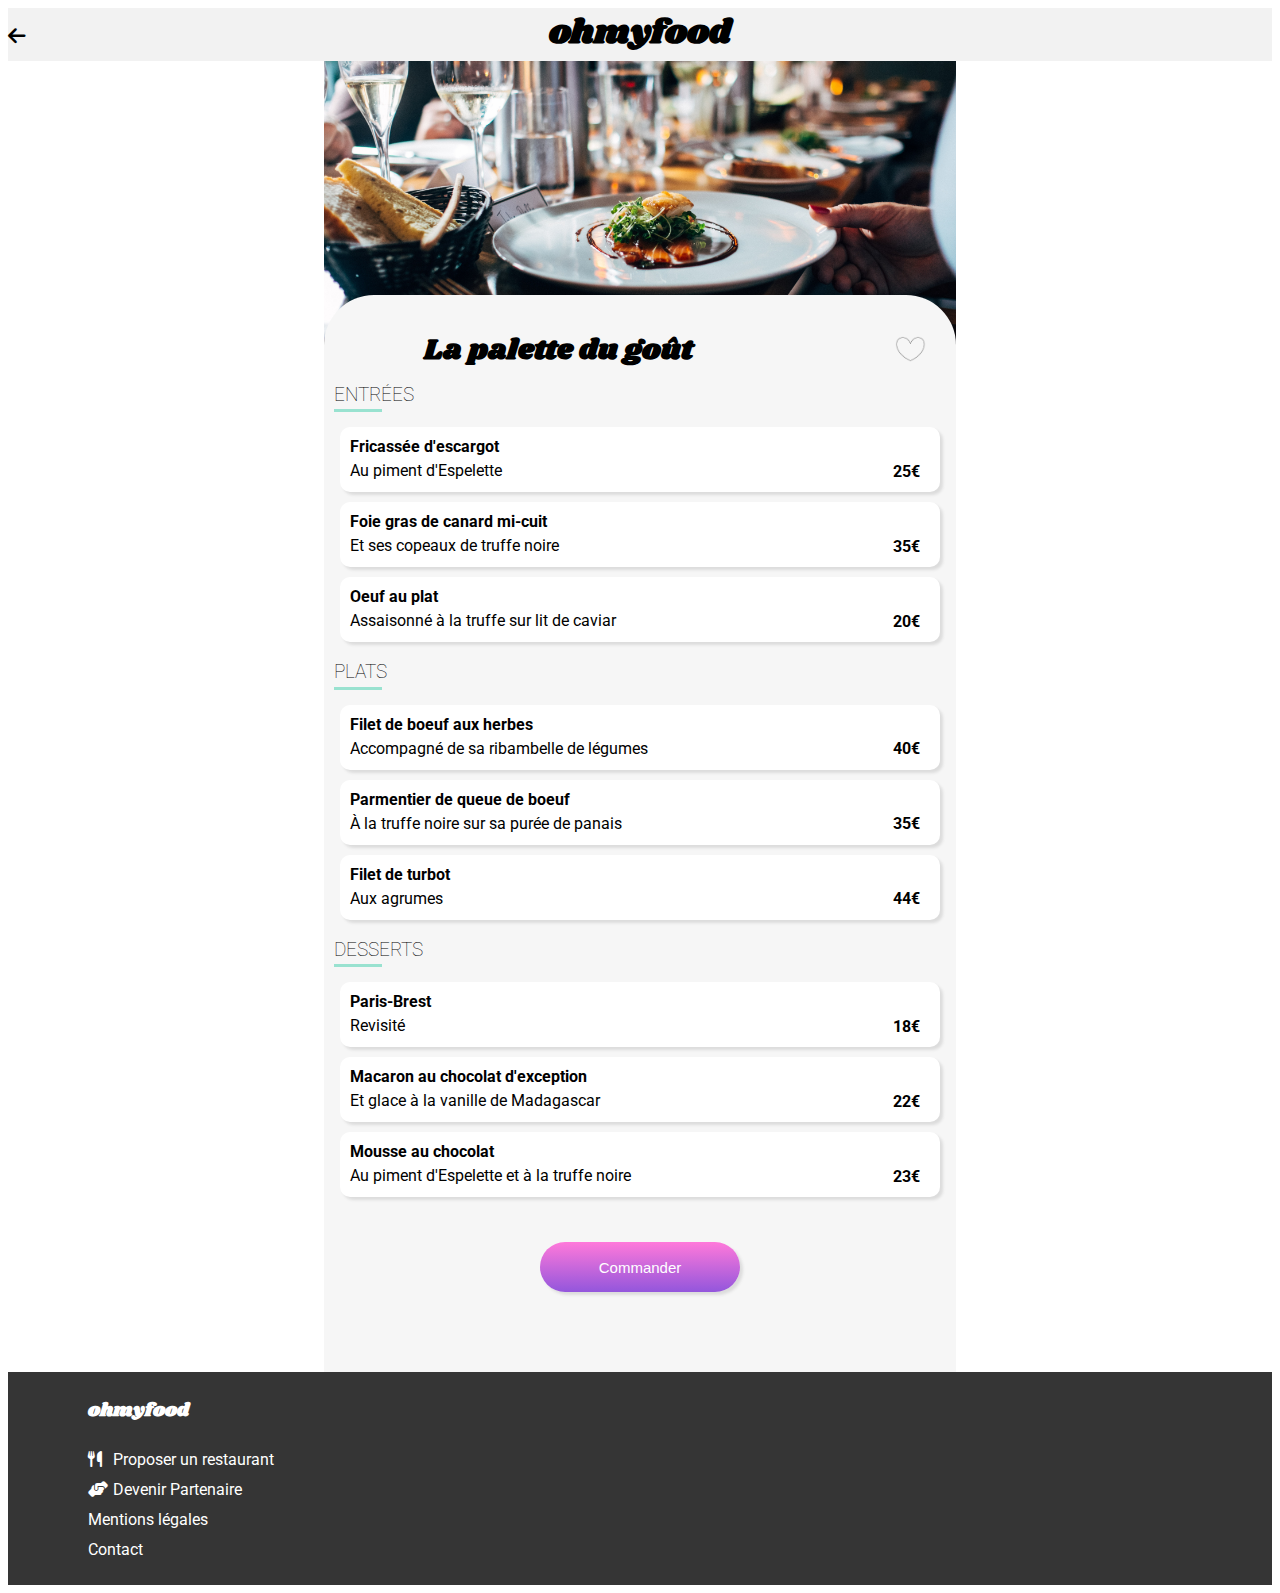
==== commit 395ea261: "Ajustement de l'index, balises alt complétées" ====
--- a/menu1.html
+++ b/menu1.html
@@ -20,7 +20,7 @@
     </header>
 
     <section class="menu">
-        <img class="menu__image" src="images/PaletteDuGout.jpg" alt="">
+        <img class="menu__image" src="images/PaletteDuGout.jpg" alt="Plat du restaurant la Palette du Gout">
         <div class="menu__head">
             <div class="menu__head__element">
                 <h2>La palette du goût</h2>
--- a/styles.css
+++ b/styles.css
@@ -69,7 +69,10 @@
 .heading--font {
   font-family: "Shrikhand", sans-serif;
   text-align: center;
-  height: 30px;
+  font-size: 34px;
+  height: 25px;
+  margin: 0;
+  padding-bottom: 22px;
 }
 
 /* Barre de recherche */
@@ -83,7 +86,7 @@
 }
 
 .heading--search input {
-  width: 120px;
+  width: 140px;
   background-color: #EAEAEA;
   border: none;
   padding: 5px;
@@ -114,7 +117,7 @@
 }
 
 #heading__explore button {
-  font-weight: bold;
+  font-size: 15px;
   color: white;
   background: linear-gradient(#FF79DA, #9356DC);
   border: 0;
@@ -130,6 +133,7 @@
 /* Section Fonctionnement */
 #section1 {
   height: 280px;
+  padding-bottom: 10px;
 }
 
 #section1 h2 {
@@ -179,7 +183,7 @@
 /* section Restaurants */
 #section2 {
   background-color: #F6F6F6;
-  padding-bottom: 30px;
+  padding-bottom: 45px;
 }
 
 #section2 h2 {
@@ -232,7 +236,7 @@
   position: relative;
   width: 50px;
   left: 370px;
-  bottom: 50px;
+  bottom: 45px;
 }
 
 .full_heart {
@@ -256,7 +260,7 @@
 /* Footer */
 footer {
   color: white;
-  background-color: black;
+  background-color: #353535;
   padding-top: 5px;
   padding-bottom: 20px;
 }
@@ -297,13 +301,13 @@
 
 #menu__header {
   line-height: 0px;
-  height: 55px;
-  padding-top: 10px;
+  height: 30px;
+  padding-top: 23px;
 }
 
 #header__icon {
   position: relative;
-  top: 25px;
+  top: 4px;
 }
 
 .menu__head {
@@ -333,13 +337,13 @@
 }
 
 .empty_heart2 {
-  width: 40px;
+  width: 31px;
 }
 
 .full_heart2 {
-  width: 40px;
-  position: relative;
-  bottom: 42px;
+  width: 31px;
+  position: relative;
+  bottom: 34px;
   opacity: 0;
   background: white;
   transition: opacity 1s, background 2s;
@@ -394,9 +398,9 @@
 }
 
 .price {
-  padding-right: 10px;
-  position: relative;
-  top: 12px;
+  padding-right: 20px;
+  position: relative;
+  top: 13px;
   transition: transform 1s;
 }
 
@@ -411,8 +415,8 @@
   color: white;
   position: relative;
   left: 30px;
-  top: 25px;
-  transition: transform 1s;
+  top: 20px;
+  transition: transform 0.5s 0.2s;
 }
 
 .right {
@@ -430,6 +434,7 @@
 
 .text_padding {
   padding-top: 10px;
+  padding-bottom: 5px;
 }
 
 .text_detail {
@@ -506,10 +511,11 @@
   display: flex;
   justify-content: center;
   position: relative;
-  bottom: 50px;
+  bottom: 35px;
+  padding-bottom: 45px;
 }
 #menu_button button {
-  font-weight: bold;
+  font-size: 15px;
   color: white;
   background: linear-gradient(#FF79DA, #9356DC);
   border: 0;
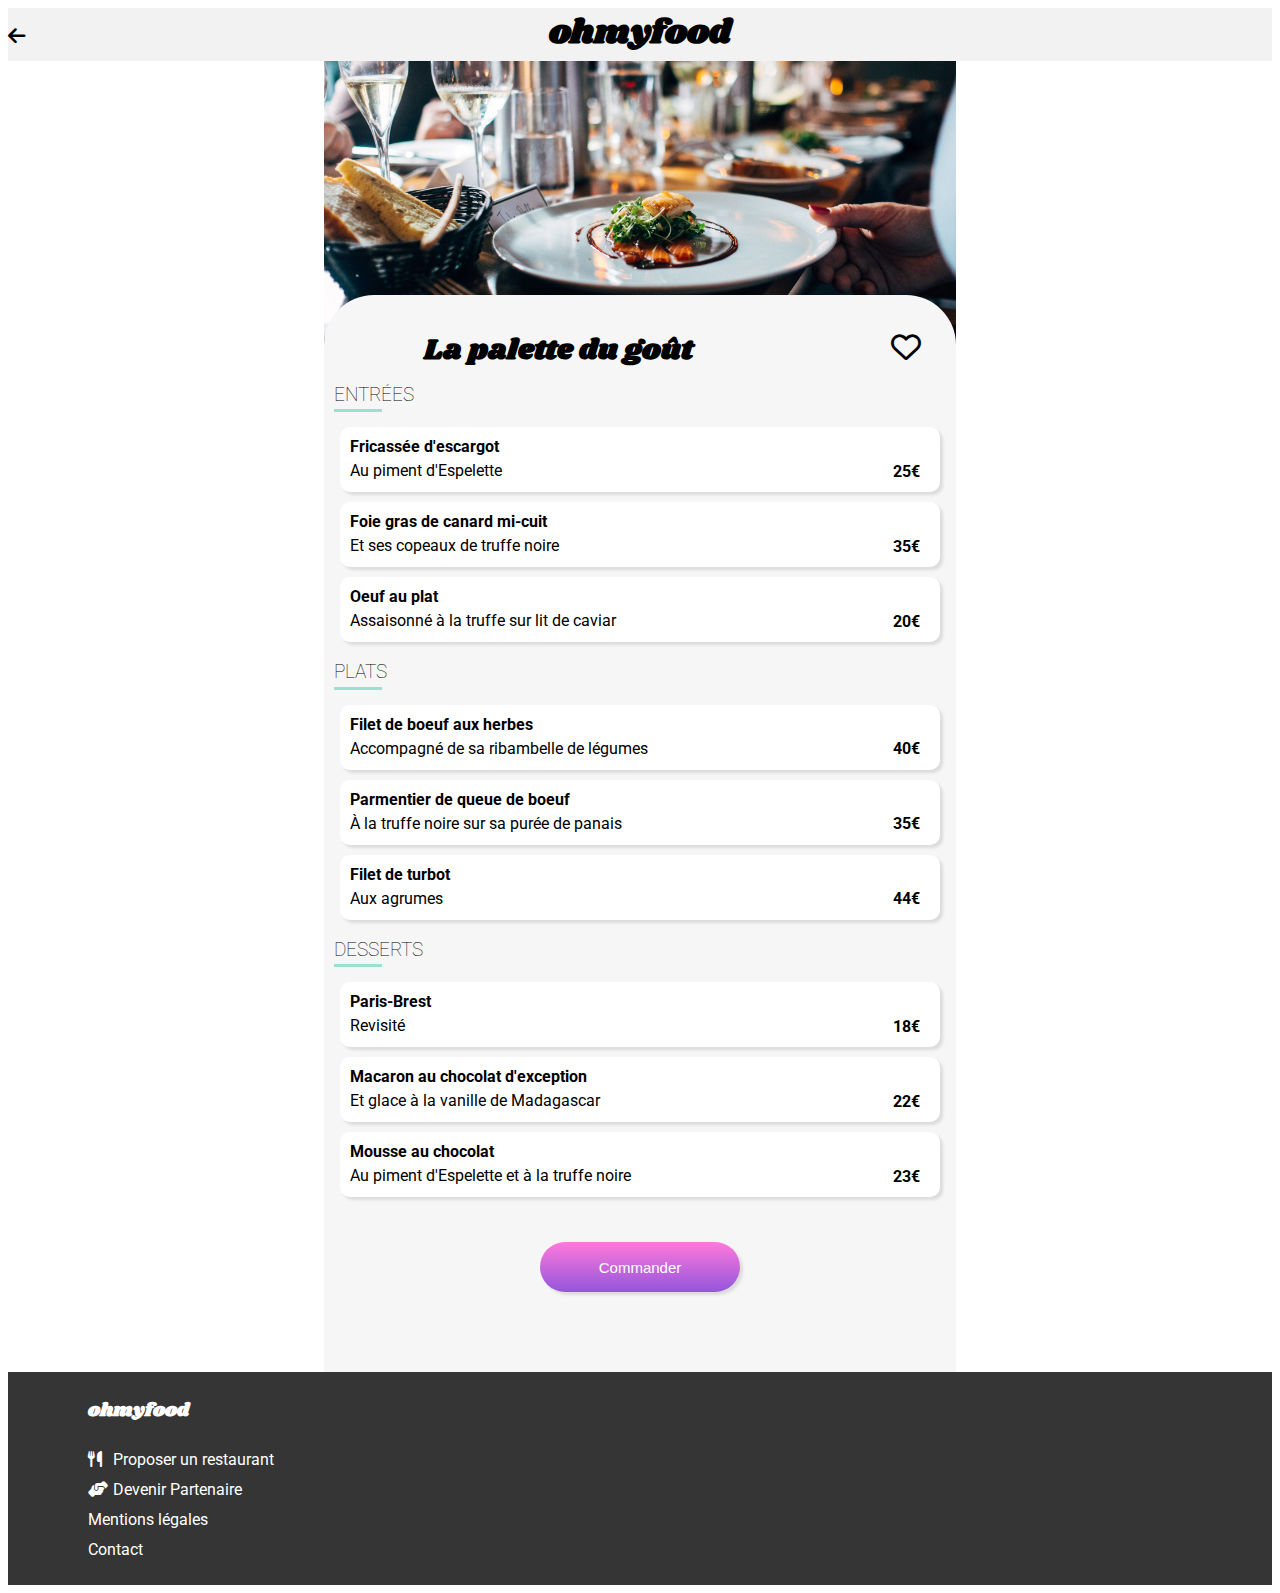
==== commit 5bbbcfd5: "correction du coeur" ====
--- a/menu1.html
+++ b/menu1.html
@@ -4,7 +4,7 @@
     <meta charset="UTF-8">
     <meta http-equiv="X-UA-Compatible" content="IE=edge">
     <meta name="viewport" content="width=device-width, initial-scale=1.0">
-    <meta name="menu" content="OhMyFood">
+    <meta name="menu" content="OhMyFood | Menu du restaurant La Palette Du Gout">
     <title>La palette du goût</title>
     <link rel="stylesheet" href="styles.css">
     
@@ -25,8 +25,8 @@
             <div class="menu__head__element">
                 <h2>La palette du goût</h2>
                 <div class="menu__heart">
-                    <div><img class="empty_heart2" src="images/heart2.png" alt=""></div>
-                    <div><img class="full_heart2" src="images/heart2.png" alt=""></div>
+                    <i class="fa-regular fa-heart menu_heart_empty"></i>
+                    <i class="fa-solid fa-heart menu_heart_full"></i>
                 </div>
             </div>
         </div>
@@ -132,7 +132,7 @@
             <div><i class="fa-solid fa-utensils"></i>Proposer un restaurant</div>
             <div><i class="fa-solid fa-handshake-angle"></i>Devenir Partenaire</div>
             <div>Mentions légales</div>
-            <div><a href="adresse@ohmyfood.fr">Contact</a></div>  
+            <div><a href="mailto:adresse@ohmyfood.fr">Contact</a></div>  
         </div>    
     </footer>
 
--- a/styles.css
+++ b/styles.css
@@ -21,7 +21,7 @@
   to {
     opacity: 0;
     display: none;
-    z-index: -100;
+    z-index: -10;
   }
 }
 #loading {
@@ -41,7 +41,7 @@
     transform: rotate(0deg);
     opacity: 1;
   }
-  100% {
+  80% {
     transform: rotate(360deg);
     opacity: 0;
   }
@@ -56,7 +56,7 @@
   left: 45%;
   top: 45%;
   animation-name: spin;
-  animation-duration: 1s;
+  animation-duration: 3s;
   animation-timing-function: linear;
   animation-iteration-count: infinite;
 }
@@ -129,6 +129,10 @@
   margin-top: 10px;
   cursor: pointer;
 }
+#heading__explore button:hover {
+  background: linear-gradient(rgba(255, 121, 217, 0.8156862745), #AA64FF);
+  box-shadow: 4px 4px 4px darkgray;
+}
 
 /* Section Fonctionnement */
 #section1 {
@@ -188,6 +192,10 @@
 
 #section2 h2 {
   padding-top: 30px;
+}
+
+.section2__titre {
+  padding-left: 20px;
 }
 
 .section2__element {
@@ -218,8 +226,8 @@
   padding: 5px;
   text-align: center;
   position: relative;
-  left: 310px;
-  bottom: 280px;
+  left: 72%;
+  bottom: 230px;
   line-height: normal;
 }
 
@@ -234,27 +242,59 @@
 
 .heart {
   position: relative;
-  width: 50px;
-  left: 370px;
+  width: 25px;
+  height: 25px;
+  left: 86%;
+  bottom: 72px;
+}
+
+.heart2 {
+  position: relative;
+  width: 25px;
+  height: 25px;
+  left: 86%;
   bottom: 45px;
 }
 
-.full_heart {
-  width: 30px;
-  position: relative;
-  bottom: 25px;
+.heart_empty {
+  font-size: 26px;
+  opacity: 1;
+  transition: opacity 0.5s;
+}
+
+.heart_full {
+  font-size: 26px;
+  position: relative;
+  bottom: 26px;
   opacity: 0;
+  color: transparent;
   background: white;
   transition: opacity 1s, background 2s;
-}
-
-.empty_heart {
-  width: 30px;
-}
-
-.heart:hover .full_heart {
+  cursor: pointer;
+}
+
+.heart:hover .heart_full {
+  opacity: 1;
+  color: transparent;
   background: linear-gradient(#9356DC, #FF79DA);
+  -webkit-background-clip: text;
+  background-clip: text;
+}
+
+.heart:hover .heart_empty {
+  opacity: 0;
+}
+
+.heart2:hover .heart_full {
   opacity: 1;
+  color: transparent;
+  background: linear-gradient(#9356DC, #FF79DA);
+  -webkit-background-clip: text;
+  background-clip: text;
+}
+
+.heart2:hover .heart_empty {
+  opacity: 0;
 }
 
 /* Footer */
@@ -330,28 +370,40 @@
 }
 
 .menu__heart {
+  width: 35px;
+  height: 35px;
   position: relative;
   right: 10px;
-  top: 20px;
   cursor: pointer;
 }
 
-.empty_heart2 {
-  width: 31px;
-}
-
-.full_heart2 {
-  width: 31px;
+.menu_heart_empty {
+  font-size: 30px;
+  opacity: 1;
+  transition: opacity 0.5s;
+}
+
+.menu_heart_full {
+  font-size: 30px;
   position: relative;
   bottom: 34px;
   opacity: 0;
+  color: transparent;
   background: white;
   transition: opacity 1s, background 2s;
-}
-
-.menu__heart:hover .full_heart2 {
+  cursor: pointer;
+}
+
+.menu__heart:hover .menu_heart_full {
+  opacity: 1;
+  color: transparent;
   background: linear-gradient(#9356DC, #FF79DA);
-  opacity: 1;
+  -webkit-background-clip: text;
+  background-clip: text;
+}
+
+.menu__heart:hover .menu_heart_empty {
+  opacity: 0;
 }
 
 /* Page MENU Entrées/plats/desserts */
@@ -392,13 +444,16 @@
 }
 .plats__element:hover .fa-circle-check {
   transform: rotate(360deg);
+  transition: all 0.5s 0.2s;
 }
 .plats__element:hover .price {
+  padding-right: 15px;
   transform: translate(-5px, 0px);
 }
 
 .price {
   padding-right: 20px;
+  padding-left: 6px;
   position: relative;
   top: 13px;
   transition: transform 1s;
@@ -416,7 +471,7 @@
   position: relative;
   left: 30px;
   top: 20px;
-  transition: transform 0.5s 0.2s;
+  transition: display 0.5s;
 }
 
 .right {
@@ -527,6 +582,10 @@
   padding-right: 20px;
   cursor: pointer;
 }
+#menu_button button:hover {
+  background: linear-gradient(rgba(255, 121, 217, 0.8156862745), #AA64FF);
+  box-shadow: 4px 4px 4px darkgray;
+}
 
 /* Responsive design : taille d'écran ordinateur */
 @media screen and (min-width: 993px) {
@@ -542,8 +601,16 @@
   h2 {
     padding-left: 80px;
   }
+  #section1 {
+    display: flex;
+    height: 200px;
+  }
   .section1__element {
-    width: 40%;
+    position: relative;
+    top: 100px;
+    right: 90px;
+    margin-right: 30px;
+    width: 30%;
   }
   #section2__alignement {
     width: 100%;
@@ -578,6 +645,7 @@
     margin-right: auto;
   }
 }
+/* Responsive design: taille tablette */
 @media screen and (min-width: 769px) and (max-width: 992px) {
   #heading__explore {
     height: 250px;
@@ -588,10 +656,34 @@
   .section2__element {
     width: 70%;
   }
+}
+/* Responsive design: écran plus petit */
+@media screen and (max-width: 480px) {
   .section2__element__label {
-    left: 390px;
+    left: 60%;
   }
   .heart {
-    left: 480px;
+    left: 85%;
+  }
+  .plats__element:hover .check {
+    width: 35%;
+  }
+}
+@media screen and (max-width: 380px) {
+  .menu__head__element h2 {
+    width: 70%;
+  }
+  #text__overflow__menu3 {
+    position: relative;
+    bottom: 70px;
+  }
+  .plats {
+    position: relative;
+    bottom: 30px;
+  }
+  #menu_button {
+    position: relative;
+    top: 5px;
+    padding-bottom: 60px;
   }
 }/*# sourceMappingURL=styles.css.map */